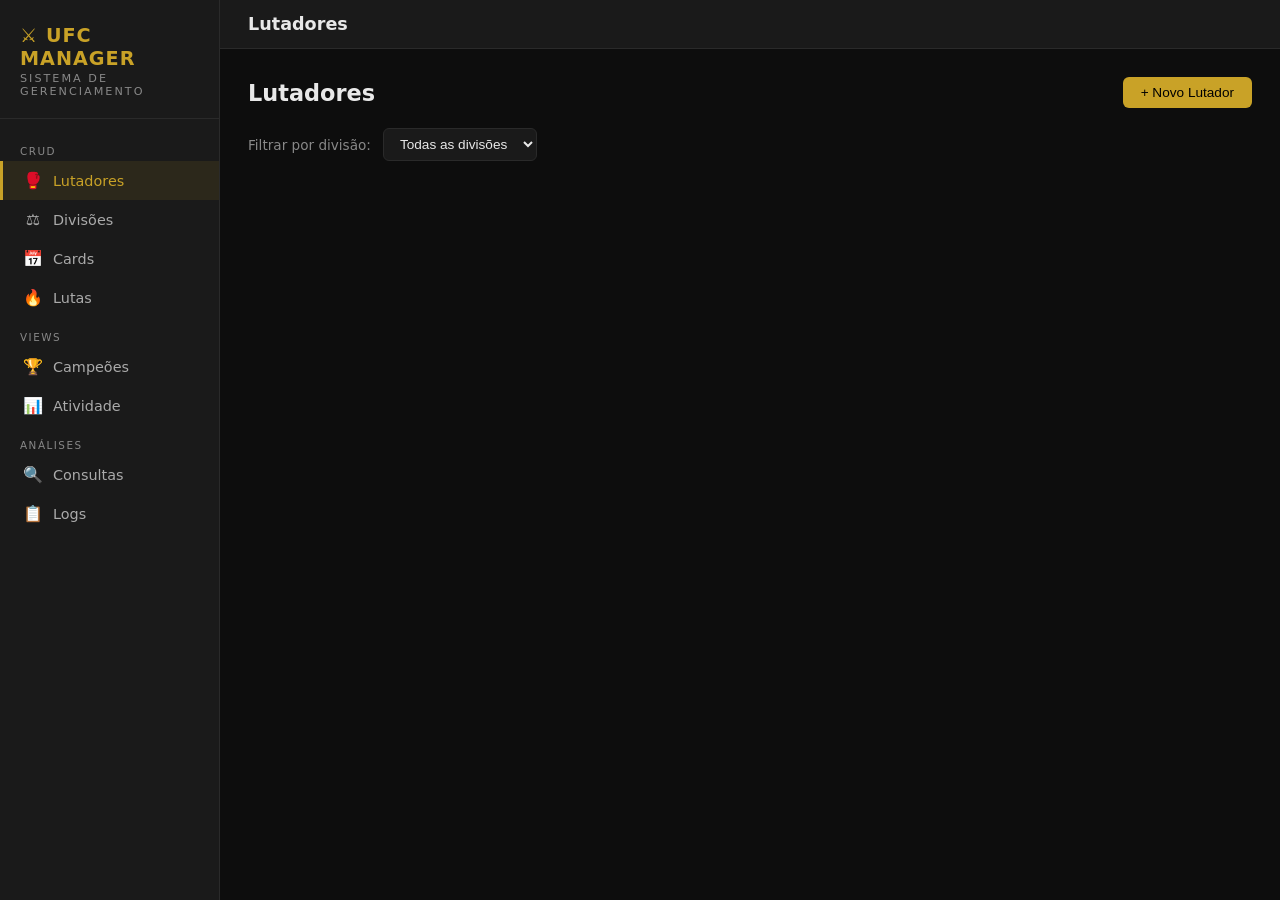
==== client/index.html @ 1c659099 "Implement initial project structure and setup" ====
<!DOCTYPE html>
<html lang="pt-BR">
<head>
  <meta charset="UTF-8">
  <meta name="viewport" content="width=device-width, initial-scale=1.0">
  <title>UFC Manager</title>
  <link rel="stylesheet" href="css/style.css">
</head>
<body>

<!-- ── Sidebar ─────────────────────────────────────── -->
<aside class="sidebar">
  <div class="sidebar-logo">
    ⚔ UFC MANAGER
    <span>Sistema de Gerenciamento</span>
  </div>
  <nav>
    <div class="nav-group">
      <div class="nav-label">CRUD</div>
      <div class="nav-item" data-section="lutadores"><span class="nav-icon">🥊</span> Lutadores</div>
      <div class="nav-item" data-section="divisoes"><span class="nav-icon">⚖</span> Divisões</div>
      <div class="nav-item" data-section="cards"><span class="nav-icon">📅</span> Cards</div>
      <div class="nav-item" data-section="lutas"><span class="nav-icon">🔥</span> Lutas</div>
    </div>
    <div class="nav-group">
      <div class="nav-label">VIEWS</div>
      <div class="nav-item" data-section="campeoes"><span class="nav-icon">🏆</span> Campeões</div>
      <div class="nav-item" data-section="atividade"><span class="nav-icon">📊</span> Atividade</div>
    </div>
    <div class="nav-group">
      <div class="nav-label">ANÁLISES</div>
      <div class="nav-item" data-section="consultas"><span class="nav-icon">🔍</span> Consultas</div>
      <div class="nav-item" data-section="logs"><span class="nav-icon">📋</span> Logs</div>
    </div>
  </nav>
</aside>

<!-- ── Main ────────────────────────────────────────── -->
<div class="main">
  <div class="topbar">
    <span id="topbar-title" class="topbar-title">Lutadores</span>
  </div>

  <div class="content">
    <div id="alert-box" class="alert" style="display:none;"></div>

    <!-- ── Lutadores ─────────────────────────────── -->
    <section id="section-lutadores" class="section">
      <div class="section-header">
        <h2>Lutadores</h2>
        <button class="btn btn-primary" onclick="abrirModalLutador()">+ Novo Lutador</button>
      </div>
      <div class="filters">
        <label style="color:var(--muted);font-size:.85rem;">Filtrar por divisão:</label>
        <select id="filtro-divisao" onchange="filtrarLutadores()">
          <option value="">Todas as divisões</option>
        </select>
      </div>
      <div id="tabela-lutadores"></div>
    </section>

    <!-- ── Divisões ───────────────────────────────── -->
    <section id="section-divisoes" class="section">
      <div class="section-header">
        <h2>Divisões</h2>
        <button class="btn btn-primary" onclick="abrirModalDivisao()">+ Nova Divisão</button>
      </div>
      <div id="tabela-divisoes"></div>
    </section>

    <!-- ── Cards ─────────────────────────────────── -->
    <section id="section-cards" class="section">
      <div class="section-header">
        <h2>Cards</h2>
        <button class="btn btn-primary" onclick="abrirModalCard()">+ Novo Card</button>
      </div>
      <div id="tabela-cards"></div>
    </section>

    <!-- ── Lutas ──────────────────────────────────── -->
    <section id="section-lutas" class="section">
      <div class="section-header">
        <h2>Lutas</h2>
        <button class="btn btn-primary" onclick="abrirModalLuta()">+ Nova Luta</button>
      </div>
      <div class="filters">
        <label style="color:var(--muted);font-size:.85rem;">Filtrar por card:</label>
        <select id="filtro-card">
          <option value="">Todos os cards</option>
        </select>
      </div>
      <div id="tabela-lutas"></div>
    </section>

    <!-- ── Campeões ───────────────────────────────── -->
    <section id="section-campeoes" class="section">
      <div class="section-header">
        <h2>Campeões Atuais</h2>
        <button class="btn btn-ghost" onclick="carregarCampeoes()">↺ Atualizar</button>
      </div>
      <p style="color:var(--muted);font-size:.85rem;margin-bottom:16px;">
        Fonte: <code>vw_cinturoes_em_disputa</code>
      </p>
      <div id="tabela-campeoes"></div>
    </section>

    <!-- ── Atividade ──────────────────────────────── -->
    <section id="section-atividade" class="section">
      <div class="section-header">
        <h2>Atividade dos Lutadores</h2>
        <button class="btn btn-ghost" onclick="carregarAtividade()">↺ Atualizar</button>
      </div>
      <p style="color:var(--muted);font-size:.85rem;margin-bottom:16px;">
        Fonte: <code>vw_lutadores_atividade</code>
      </p>
      <div id="tabela-atividade"></div>
    </section>

    <!-- ── Consultas ──────────────────────────────── -->
    <section id="section-consultas" class="section">
      <div class="section-header">
        <h2>Consultas SQL</h2>
      </div>
      <div class="tabs">
        <button class="tab-btn active" data-consulta="lutadores-por-divisao"
          onclick="showConsulta('lutadores-por-divisao')">Lutadores por Divisão</button>
        <button class="tab-btn" data-consulta="lutas-titulo"
          onclick="showConsulta('lutas-titulo')">Lutas de Título</button>
        <button class="tab-btn" data-consulta="divisoes-sem-cinturao"
          onclick="showConsulta('divisoes-sem-cinturao')">Divisões sem Cinturão</button>
        <button class="tab-btn" data-consulta="lutadores-acima-media"
          onclick="showConsulta('lutadores-acima-media')">Acima da Média</button>
      </div>
      <div id="consulta-resultado"></div>
    </section>

    <!-- ── Logs ───────────────────────────────────── -->
    <section id="section-logs" class="section">
      <div class="section-header">
        <h2>Log de Trocas de Cinturão</h2>
        <button class="btn btn-ghost" onclick="carregarLogs()">↺ Atualizar</button>
      </div>
      <p style="color:var(--muted);font-size:.85rem;margin-bottom:16px;">
        Preenchido automaticamente pelo trigger <code>trg_log_troca_cinturao</code>
      </p>
      <div id="tabela-logs"></div>
    </section>

  </div><!-- /content -->
</div><!-- /main -->

<!-- ── Modal ────────────────────────────────────────── -->
<div id="modal-overlay" class="modal-overlay hidden" onclick="if(event.target===this)fecharModal()">
  <div class="modal">
    <h3 id="modal-titulo"></h3>
    <div id="modal-body"></div>
    <div class="modal-footer">
      <button class="btn btn-ghost" onclick="fecharModal()">Cancelar</button>
      <button class="btn btn-primary" onclick="salvar()">Salvar</button>
    </div>
  </div>
</div>

<script src="js/api.js"></script>
<script src="js/main.js"></script>
</body>
</html>
---- client/css/style.css ----
* {
  margin: 0;
  padding: 0;
  box-sizing: border-box;
}

:root {
  --bg:        #0d0d0d;
  --surface:   #1a1a1a;
  --border:    #2a2a2a;
  --gold:      #c9a227;
  --gold-dim:  #9e7c1c;
  --red:       #c0392b;
  --red-dim:   #922b21;
  --text:      #e8e8e8;
  --muted:     #888;
  --radius:    6px;
}

body {
  font-family: 'Segoe UI', system-ui, sans-serif;
  background: var(--bg);
  color: var(--text);
  height: 100vh;
  display: flex;
  overflow: hidden;
}

/* ── Sidebar ── */
.sidebar {
  width: 220px;
  min-width: 220px;
  background: var(--surface);
  border-right: 1px solid var(--border);
  display: flex;
  flex-direction: column;
  overflow-y: auto;
}

.sidebar-logo {
  padding: 24px 20px 20px;
  font-size: 1.2rem;
  font-weight: 700;
  color: var(--gold);
  letter-spacing: 1px;
  border-bottom: 1px solid var(--border);
}

.sidebar-logo span {
  display: block;
  font-size: 0.7rem;
  color: var(--muted);
  font-weight: 400;
  margin-top: 2px;
  letter-spacing: 2px;
  text-transform: uppercase;
}

.sidebar nav {
  flex: 1;
  padding: 12px 0;
}

.nav-group {
  margin-top: 8px;
}

.nav-label {
  padding: 6px 20px 4px;
  font-size: 0.65rem;
  text-transform: uppercase;
  letter-spacing: 1.5px;
  color: var(--muted);
}

.nav-item {
  display: flex;
  align-items: center;
  gap: 10px;
  padding: 10px 20px;
  cursor: pointer;
  color: #aaa;
  font-size: 0.9rem;
  border-left: 3px solid transparent;
  transition: all 0.15s;
  user-select: none;
}

.nav-item:hover {
  color: var(--text);
  background: rgba(201,162,39,0.06);
}

.nav-item.active {
  color: var(--gold);
  border-left-color: var(--gold);
  background: rgba(201,162,39,0.1);
}

.nav-icon {
  font-size: 1rem;
  width: 20px;
  text-align: center;
}

/* ── Main content ── */
.main {
  flex: 1;
  display: flex;
  flex-direction: column;
  overflow: hidden;
}

.topbar {
  background: var(--surface);
  border-bottom: 1px solid var(--border);
  padding: 14px 28px;
  display: flex;
  align-items: center;
  justify-content: space-between;
}

.topbar-title {
  font-size: 1.1rem;
  font-weight: 600;
}

.content {
  flex: 1;
  overflow-y: auto;
  padding: 28px;
}

/* ── Section ── */
.section { display: none; }
.section.active { display: block; }

.section-header {
  display: flex;
  align-items: center;
  justify-content: space-between;
  margin-bottom: 20px;
}

.section-header h2 {
  font-size: 1.4rem;
  font-weight: 600;
}

/* ── Buttons ── */
.btn {
  padding: 8px 18px;
  border: none;
  border-radius: var(--radius);
  cursor: pointer;
  font-size: 0.85rem;
  font-weight: 500;
  transition: opacity 0.15s;
}

.btn:hover { opacity: 0.85; }

.btn-primary { background: var(--gold); color: #000; }
.btn-danger  { background: var(--red);  color: #fff; }
.btn-ghost   { background: transparent; color: var(--text); border: 1px solid var(--border); }
.btn-sm      { padding: 5px 12px; font-size: 0.8rem; }

/* ── Filters ── */
.filters {
  display: flex;
  gap: 12px;
  margin-bottom: 16px;
  align-items: center;
  flex-wrap: wrap;
}

.filters select,
.filters input {
  background: var(--surface);
  border: 1px solid var(--border);
  color: var(--text);
  padding: 7px 12px;
  border-radius: var(--radius);
  font-size: 0.85rem;
}

/* ── Table ── */
.table-wrap {
  overflow-x: auto;
  border-radius: var(--radius);
  border: 1px solid var(--border);
}

table {
  width: 100%;
  border-collapse: collapse;
  font-size: 0.85rem;
}

thead th {
  background: var(--surface);
  padding: 11px 14px;
  text-align: left;
  font-weight: 600;
  color: var(--muted);
  font-size: 0.75rem;
  text-transform: uppercase;
  letter-spacing: 0.5px;
  border-bottom: 1px solid var(--border);
}

tbody tr {
  border-bottom: 1px solid var(--border);
  transition: background 0.1s;
}

tbody tr:last-child { border-bottom: none; }
tbody tr:hover { background: rgba(255,255,255,0.03); }

tbody td {
  padding: 11px 14px;
  vertical-align: middle;
}

.badge {
  display: inline-block;
  padding: 2px 8px;
  border-radius: 20px;
  font-size: 0.72rem;
  font-weight: 600;
}

.badge-elite    { background: #1a3a1a; color: #4caf50; }
.badge-exp      { background: #1a2a3a; color: #42a5f5; }
.badge-promessa { background: #2a2a1a; color: #ffca28; }
.badge-estreante { background: #2a1a1a; color: #ef5350; }

.actions { display: flex; gap: 6px; }

/* ── Tabs ── */
.tabs {
  display: flex;
  gap: 4px;
  margin-bottom: 20px;
  border-bottom: 1px solid var(--border);
  padding-bottom: 0;
}

.tab-btn {
  padding: 9px 18px;
  background: none;
  border: none;
  color: var(--muted);
  cursor: pointer;
  font-size: 0.85rem;
  border-bottom: 2px solid transparent;
  margin-bottom: -1px;
  transition: all 0.15s;
}

.tab-btn:hover { color: var(--text); }
.tab-btn.active { color: var(--gold); border-bottom-color: var(--gold); }

/* ── Modal ── */
.modal-overlay {
  position: fixed;
  inset: 0;
  background: rgba(0,0,0,0.75);
  display: flex;
  align-items: center;
  justify-content: center;
  z-index: 100;
}

.modal-overlay.hidden { display: none; }

.modal {
  background: var(--surface);
  border: 1px solid var(--border);
  border-radius: 10px;
  width: 100%;
  max-width: 480px;
  max-height: 90vh;
  overflow-y: auto;
  padding: 28px;
}

.modal h3 {
  font-size: 1.1rem;
  margin-bottom: 20px;
  color: var(--gold);
}

.form-group {
  margin-bottom: 16px;
}

.form-group label {
  display: block;
  margin-bottom: 6px;
  font-size: 0.8rem;
  color: var(--muted);
  text-transform: uppercase;
  letter-spacing: 0.5px;
}

.form-group input,
.form-group select,
.form-group textarea {
  width: 100%;
  background: var(--bg);
  border: 1px solid var(--border);
  color: var(--text);
  padding: 9px 12px;
  border-radius: var(--radius);
  font-size: 0.9rem;
  outline: none;
  transition: border-color 0.15s;
}

.form-group input:focus,
.form-group select:focus {
  border-color: var(--gold);
}

.form-row {
  display: grid;
  grid-template-columns: 1fr 1fr;
  gap: 12px;
}

.modal-footer {
  display: flex;
  gap: 10px;
  justify-content: flex-end;
  margin-top: 24px;
  padding-top: 16px;
  border-top: 1px solid var(--border);
}

/* ── Empty / error state ── */
.empty-state {
  text-align: center;
  padding: 60px 20px;
  color: var(--muted);
}

.empty-state .icon { font-size: 3rem; margin-bottom: 12px; }

.alert {
  padding: 10px 14px;
  border-radius: var(--radius);
  margin-bottom: 16px;
  font-size: 0.85rem;
}

.alert-error { background: rgba(192,57,43,0.15); border: 1px solid var(--red); color: #e74c3c; }
.alert-success { background: rgba(39,174,96,0.15); border: 1px solid #27ae60; color: #2ecc71; }

/* ── Scrollbar ── */
::-webkit-scrollbar { width: 6px; height: 6px; }
::-webkit-scrollbar-track { background: transparent; }
::-webkit-scrollbar-thumb { background: var(--border); border-radius: 3px; }
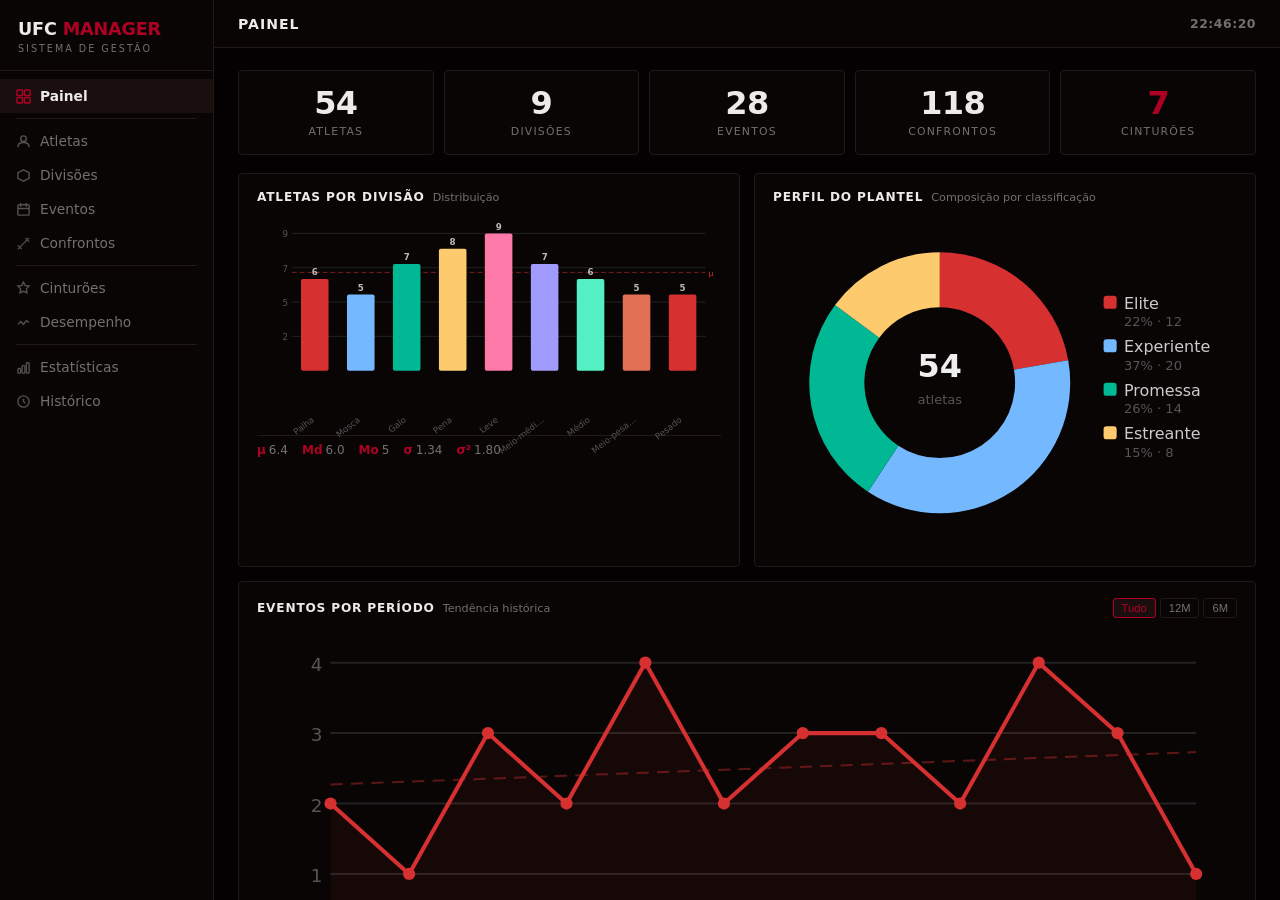
==== commit 54cda2c2: "Add product documentation and project rules for UFC Manager; implement dashboard UI and charts" ====
--- a/client/index.html
+++ b/client/index.html
@@ -8,50 +8,166 @@
 </head>
 <body>
 
-<!-- ── Sidebar ─────────────────────────────────────── -->
 <aside class="sidebar">
   <div class="sidebar-logo">
-    ⚔ UFC MANAGER
-    <span>Sistema de Gerenciamento</span>
+    <div class="logo-name">UFC <span class="logo-red">Manager</span></div>
+    <div class="logo-sub">Sistema de Gestão</div>
   </div>
   <nav>
-    <div class="nav-group">
-      <div class="nav-label">CRUD</div>
-      <div class="nav-item" data-section="lutadores"><span class="nav-icon">🥊</span> Lutadores</div>
-      <div class="nav-item" data-section="divisoes"><span class="nav-icon">⚖</span> Divisões</div>
-      <div class="nav-item" data-section="cards"><span class="nav-icon">📅</span> Cards</div>
-      <div class="nav-item" data-section="lutas"><span class="nav-icon">🔥</span> Lutas</div>
-    </div>
-    <div class="nav-group">
-      <div class="nav-label">VIEWS</div>
-      <div class="nav-item" data-section="campeoes"><span class="nav-icon">🏆</span> Campeões</div>
-      <div class="nav-item" data-section="atividade"><span class="nav-icon">📊</span> Atividade</div>
-    </div>
-    <div class="nav-group">
-      <div class="nav-label">ANÁLISES</div>
-      <div class="nav-item" data-section="consultas"><span class="nav-icon">🔍</span> Consultas</div>
-      <div class="nav-item" data-section="logs"><span class="nav-icon">📋</span> Logs</div>
+    <div class="nav-item active" data-section="dashboard">
+      <svg class="nav-icon" viewBox="0 0 16 16" fill="none" stroke="currentColor" stroke-width="1.5">
+        <rect x="1" y="1" width="6" height="6" rx="1"/><rect x="9" y="1" width="6" height="6" rx="1"/>
+        <rect x="1" y="9" width="6" height="6" rx="1"/><rect x="9" y="9" width="6" height="6" rx="1"/>
+      </svg>
+      Painel
+    </div>
+    <div class="nav-divider"></div>
+    <div class="nav-item" data-section="lutadores">
+      <svg class="nav-icon" viewBox="0 0 16 16" fill="none" stroke="currentColor" stroke-width="1.5">
+        <circle cx="8" cy="5" r="3"/><path d="M2 14c0-3.3 2.7-5 6-5s6 1.7 6 5"/>
+      </svg>
+      Atletas
+    </div>
+    <div class="nav-item" data-section="divisoes">
+      <svg class="nav-icon" viewBox="0 0 16 16" fill="none" stroke="currentColor" stroke-width="1.5">
+        <path d="M8 2L14 5v6L8 14 2 11V5z"/>
+      </svg>
+      Divisões
+    </div>
+    <div class="nav-item" data-section="cards">
+      <svg class="nav-icon" viewBox="0 0 16 16" fill="none" stroke="currentColor" stroke-width="1.5">
+        <rect x="2" y="3" width="12" height="11" rx="1"/>
+        <path d="M5 1v4M11 1v4M2 7h12"/>
+      </svg>
+      Eventos
+    </div>
+    <div class="nav-item" data-section="lutas">
+      <svg class="nav-icon" viewBox="0 0 16 16" fill="none" stroke="currentColor" stroke-width="1.5">
+        <path d="M2 14L14 2M10 2l4 4M2 10l4 4"/>
+      </svg>
+      Confrontos
+    </div>
+    <div class="nav-divider"></div>
+    <div class="nav-item" data-section="campeoes">
+      <svg class="nav-icon" viewBox="0 0 16 16" fill="none" stroke="currentColor" stroke-width="1.5">
+        <path d="M8 1l1.8 3.8 4.2.6-3 3 .7 4.2L8 11l-3.7 1.6.7-4.2-3-3 4.2-.6z"/>
+      </svg>
+      Cinturões
+    </div>
+    <div class="nav-item" data-section="atividade">
+      <svg class="nav-icon" viewBox="0 0 16 16" fill="none" stroke="currentColor" stroke-width="1.5">
+        <path d="M2 10l3-3 3 3 3-4 3 2"/>
+      </svg>
+      Desempenho
+    </div>
+    <div class="nav-divider"></div>
+    <div class="nav-item" data-section="consultas">
+      <svg class="nav-icon" viewBox="0 0 16 16" fill="none" stroke="currentColor" stroke-width="1.5">
+        <rect x="2" y="9" width="3" height="5" rx="1"/>
+        <rect x="6.5" y="6" width="3" height="8" rx="1"/>
+        <rect x="11" y="3" width="3" height="11" rx="1"/>
+      </svg>
+      Estatísticas
+    </div>
+    <div class="nav-item" data-section="logs">
+      <svg class="nav-icon" viewBox="0 0 16 16" fill="none" stroke="currentColor" stroke-width="1.5">
+        <circle cx="8" cy="8" r="6"/><path d="M8 5v3l2 2"/>
+      </svg>
+      Histórico
     </div>
   </nav>
 </aside>
 
-<!-- ── Main ────────────────────────────────────────── -->
 <div class="main">
   <div class="topbar">
-    <span id="topbar-title" class="topbar-title">Lutadores</span>
+    <span id="topbar-title" class="topbar-title">Painel</span>
+    <span class="topbar-time" id="topbar-time"></span>
   </div>
 
   <div class="content">
     <div id="alert-box" class="alert" style="display:none;"></div>
 
-    <!-- ── Lutadores ─────────────────────────────── -->
+    <!-- ── Dashboard ─────────────────────────────── -->
+    <section id="section-dashboard" class="section">
+      <div class="kpi-row">
+        <div class="kpi-card">
+          <div class="kpi-value" id="kpi-atletas">—</div>
+          <div class="kpi-label">Atletas</div>
+        </div>
+        <div class="kpi-card">
+          <div class="kpi-value" id="kpi-divisoes">—</div>
+          <div class="kpi-label">Divisões</div>
+        </div>
+        <div class="kpi-card">
+          <div class="kpi-value" id="kpi-eventos">—</div>
+          <div class="kpi-label">Eventos</div>
+        </div>
+        <div class="kpi-card">
+          <div class="kpi-value" id="kpi-confrontos">—</div>
+          <div class="kpi-label">Confrontos</div>
+        </div>
+        <div class="kpi-card kpi-accent">
+          <div class="kpi-value" id="kpi-cinturoes">—</div>
+          <div class="kpi-label">Cinturões</div>
+        </div>
+      </div>
+
+      <div class="charts-row-2">
+        <div class="chart-card">
+          <div class="chart-header">
+            <span class="chart-title">Atletas por Divisão</span>
+            <span class="chart-sub">Distribuição</span>
+          </div>
+          <div id="chart-bar-div"></div>
+        </div>
+        <div class="chart-card">
+          <div class="chart-header">
+            <span class="chart-title">Perfil do Plantel</span>
+            <span class="chart-sub">Composição por classificação</span>
+          </div>
+          <div id="chart-donut-class"></div>
+        </div>
+      </div>
+
+      <div class="chart-card">
+        <div class="chart-header">
+          <span class="chart-title">Eventos por Período</span>
+          <span class="chart-sub">Tendência histórica</span>
+          <div class="chart-filters">
+            <button class="filter-btn active" data-period="all">Tudo</button>
+            <button class="filter-btn" data-period="12m">12M</button>
+            <button class="filter-btn" data-period="6m">6M</button>
+          </div>
+        </div>
+        <div id="chart-line-eventos"></div>
+      </div>
+
+      <div class="charts-row-2">
+        <div class="chart-card">
+          <div class="chart-header">
+            <span class="chart-title">Métodos de Finalização</span>
+            <span class="chart-sub">Frequência relativa</span>
+          </div>
+          <div id="chart-radar-metodos"></div>
+        </div>
+        <div class="chart-card">
+          <div class="chart-header">
+            <span class="chart-title">Top Atletas</span>
+            <span class="chart-sub">Por número de vitórias</span>
+          </div>
+          <div id="chart-hbar-atletas"></div>
+        </div>
+      </div>
+    </section>
+
+    <!-- ── Atletas ────────────────────────────────── -->
     <section id="section-lutadores" class="section">
       <div class="section-header">
-        <h2>Lutadores</h2>
-        <button class="btn btn-primary" onclick="abrirModalLutador()">+ Novo Lutador</button>
+        <h2>Atletas</h2>
+        <button class="btn btn-primary" onclick="abrirModalLutador()">+ Novo Atleta</button>
       </div>
       <div class="filters">
-        <label style="color:var(--muted);font-size:.85rem;">Filtrar por divisão:</label>
+        <label>Filtrar por divisão:</label>
         <select id="filtro-divisao" onchange="filtrarLutadores()">
           <option value="">Todas as divisões</option>
         </select>
@@ -68,62 +184,56 @@
       <div id="tabela-divisoes"></div>
     </section>
 
-    <!-- ── Cards ─────────────────────────────────── -->
+    <!-- ── Eventos ───────────────────────────────── -->
     <section id="section-cards" class="section">
       <div class="section-header">
-        <h2>Cards</h2>
-        <button class="btn btn-primary" onclick="abrirModalCard()">+ Novo Card</button>
+        <h2>Eventos</h2>
+        <button class="btn btn-primary" onclick="abrirModalCard()">+ Novo Evento</button>
       </div>
       <div id="tabela-cards"></div>
     </section>
 
-    <!-- ── Lutas ──────────────────────────────────── -->
+    <!-- ── Confrontos ────────────────────────────── -->
     <section id="section-lutas" class="section">
       <div class="section-header">
-        <h2>Lutas</h2>
-        <button class="btn btn-primary" onclick="abrirModalLuta()">+ Nova Luta</button>
+        <h2>Confrontos</h2>
+        <button class="btn btn-primary" onclick="abrirModalLuta()">+ Novo Confronto</button>
       </div>
       <div class="filters">
-        <label style="color:var(--muted);font-size:.85rem;">Filtrar por card:</label>
+        <label>Filtrar por evento:</label>
         <select id="filtro-card">
-          <option value="">Todos os cards</option>
+          <option value="">Todos os eventos</option>
         </select>
       </div>
       <div id="tabela-lutas"></div>
     </section>
 
-    <!-- ── Campeões ───────────────────────────────── -->
+    <!-- ── Cinturões ─────────────────────────────── -->
     <section id="section-campeoes" class="section">
       <div class="section-header">
-        <h2>Campeões Atuais</h2>
+        <h2>Cinturões em Disputa</h2>
         <button class="btn btn-ghost" onclick="carregarCampeoes()">↺ Atualizar</button>
       </div>
-      <p style="color:var(--muted);font-size:.85rem;margin-bottom:16px;">
-        Fonte: <code>vw_cinturoes_em_disputa</code>
-      </p>
       <div id="tabela-campeoes"></div>
     </section>
 
-    <!-- ── Atividade ──────────────────────────────── -->
+    <!-- ── Desempenho ────────────────────────────── -->
     <section id="section-atividade" class="section">
       <div class="section-header">
-        <h2>Atividade dos Lutadores</h2>
+        <h2>Desempenho dos Atletas</h2>
         <button class="btn btn-ghost" onclick="carregarAtividade()">↺ Atualizar</button>
       </div>
-      <p style="color:var(--muted);font-size:.85rem;margin-bottom:16px;">
-        Fonte: <code>vw_lutadores_atividade</code>
-      </p>
       <div id="tabela-atividade"></div>
     </section>
 
-    <!-- ── Consultas ──────────────────────────────── -->
+    <!-- ── Estatísticas ──────────────────────────── -->
     <section id="section-consultas" class="section">
       <div class="section-header">
-        <h2>Consultas SQL</h2>
+        <h2>Estatísticas</h2>
       </div>
       <div class="tabs">
         <button class="tab-btn active" data-consulta="lutadores-por-divisao"
-          onclick="showConsulta('lutadores-por-divisao')">Lutadores por Divisão</button>
+          onclick="showConsulta('lutadores-por-divisao')">Atletas por Divisão</button>
         <button class="tab-btn" data-consulta="lutas-titulo"
           onclick="showConsulta('lutas-titulo')">Lutas de Título</button>
         <button class="tab-btn" data-consulta="divisoes-sem-cinturao"
@@ -134,22 +244,18 @@
       <div id="consulta-resultado"></div>
     </section>
 
-    <!-- ── Logs ───────────────────────────────────── -->
+    <!-- ── Histórico ─────────────────────────────── -->
     <section id="section-logs" class="section">
       <div class="section-header">
-        <h2>Log de Trocas de Cinturão</h2>
+        <h2>Histórico de Cinturões</h2>
         <button class="btn btn-ghost" onclick="carregarLogs()">↺ Atualizar</button>
       </div>
-      <p style="color:var(--muted);font-size:.85rem;margin-bottom:16px;">
-        Preenchido automaticamente pelo trigger <code>trg_log_troca_cinturao</code>
-      </p>
       <div id="tabela-logs"></div>
     </section>
 
-  </div><!-- /content -->
-</div><!-- /main -->
-
-<!-- ── Modal ────────────────────────────────────────── -->
+  </div>
+</div>
+
 <div id="modal-overlay" class="modal-overlay hidden" onclick="if(event.target===this)fecharModal()">
   <div class="modal">
     <h3 id="modal-titulo"></h3>
@@ -162,6 +268,7 @@
 </div>
 
 <script src="js/api.js"></script>
+<script src="js/charts.js"></script>
 <script src="js/main.js"></script>
 </body>
 </html>
--- a/client/css/style.css
+++ b/client/css/style.css
@@ -1,35 +1,34 @@
-* {
-  margin: 0;
-  padding: 0;
-  box-sizing: border-box;
-}
+*, *::before, *::after { margin:0; padding:0; box-sizing:border-box; }
 
 :root {
-  --bg:        #0d0d0d;
-  --surface:   #1a1a1a;
-  --border:    #2a2a2a;
-  --gold:      #c9a227;
-  --gold-dim:  #9e7c1c;
-  --red:       #c0392b;
-  --red-dim:   #922b21;
-  --text:      #e8e8e8;
-  --muted:     #888;
-  --radius:    6px;
+  --bg:        oklch(8%  0.008 15);
+  --surface:   oklch(12% 0.010 15);
+  --surface-2: oklch(17% 0.010 15);
+  --border:    oklch(22% 0.012 15);
+  --red:       oklch(47% 0.195 22);
+  --red-hover: oklch(54% 0.195 22);
+  --red-bg:    oklch(47% 0.08  22 / 0.15);
+  --text:      oklch(94% 0.005 15);
+  --text-2:    oklch(78% 0.006 15);
+  --muted:     oklch(55% 0.006 15);
+  --gold:      oklch(72% 0.12  85);
+  --radius:    4px;
 }
 
 body {
-  font-family: 'Segoe UI', system-ui, sans-serif;
+  font-family: -apple-system, BlinkMacSystemFont, 'Segoe UI', system-ui, sans-serif;
   background: var(--bg);
   color: var(--text);
   height: 100vh;
   display: flex;
   overflow: hidden;
+  font-size: 14px;
 }
 
 /* ── Sidebar ── */
 .sidebar {
-  width: 220px;
-  min-width: 220px;
+  width: 214px;
+  min-width: 214px;
   background: var(--surface);
   border-right: 1px solid var(--border);
   display: flex;
@@ -38,100 +37,115 @@
 }
 
 .sidebar-logo {
-  padding: 24px 20px 20px;
-  font-size: 1.2rem;
-  font-weight: 700;
-  color: var(--gold);
-  letter-spacing: 1px;
+  padding: 20px 18px 16px;
   border-bottom: 1px solid var(--border);
 }
 
-.sidebar-logo span {
-  display: block;
-  font-size: 0.7rem;
-  color: var(--muted);
-  font-weight: 400;
-  margin-top: 2px;
+.logo-name {
+  font-size: 1.1rem;
+  font-weight: 900;
+  letter-spacing: -0.01em;
+  text-transform: uppercase;
+  color: var(--text);
+  line-height: 1.1;
+}
+
+.logo-name .logo-red { color: var(--red); }
+
+.logo-sub {
+  font-size: 0.6rem;
+  text-transform: uppercase;
   letter-spacing: 2px;
-  text-transform: uppercase;
-}
-
-.sidebar nav {
-  flex: 1;
-  padding: 12px 0;
-}
-
-.nav-group {
-  margin-top: 8px;
-}
-
-.nav-label {
-  padding: 6px 20px 4px;
-  font-size: 0.65rem;
-  text-transform: uppercase;
-  letter-spacing: 1.5px;
-  color: var(--muted);
+  color: var(--muted);
+  margin-top: 4px;
+}
+
+.sidebar nav { flex: 1; padding: 8px 0; }
+
+.nav-divider {
+  height: 1px;
+  background: var(--border);
+  margin: 5px 16px;
 }
 
 .nav-item {
   display: flex;
   align-items: center;
-  gap: 10px;
-  padding: 10px 20px;
+  gap: 9px;
+  padding: 9px 16px;
   cursor: pointer;
-  color: #aaa;
-  font-size: 0.9rem;
-  border-left: 3px solid transparent;
-  transition: all 0.15s;
+  color: var(--muted);
+  font-size: 0.862rem;
+  font-weight: 500;
+  transition: color 0.1s, background 0.1s;
   user-select: none;
 }
 
 .nav-item:hover {
-  color: var(--text);
-  background: rgba(201,162,39,0.06);
+  color: var(--text-2);
+  background: oklch(100% 0 0 / 0.03);
 }
 
 .nav-item.active {
-  color: var(--gold);
-  border-left-color: var(--gold);
-  background: rgba(201,162,39,0.1);
-}
+  color: var(--text);
+  background: var(--red-bg);
+  font-weight: 600;
+}
+
+.nav-item.active .nav-icon { color: var(--red); }
 
 .nav-icon {
-  font-size: 1rem;
-  width: 20px;
-  text-align: center;
-}
-
-/* ── Main content ── */
+  width: 15px;
+  height: 15px;
+  flex-shrink: 0;
+  opacity: 0.7;
+}
+
+.nav-item:hover .nav-icon,
+.nav-item.active .nav-icon { opacity: 1; }
+
+/* ── Main ── */
 .main {
   flex: 1;
   display: flex;
   flex-direction: column;
   overflow: hidden;
+  min-width: 0;
 }
 
 .topbar {
   background: var(--surface);
   border-bottom: 1px solid var(--border);
-  padding: 14px 28px;
+  padding: 0 24px;
+  height: 48px;
   display: flex;
   align-items: center;
   justify-content: space-between;
+  flex-shrink: 0;
 }
 
 .topbar-title {
-  font-size: 1.1rem;
+  font-size: 0.88rem;
+  font-weight: 700;
+  text-transform: uppercase;
+  letter-spacing: 1px;
+}
+
+.topbar-time {
+  font-size: 0.78rem;
   font-weight: 600;
+  color: var(--muted);
+  letter-spacing: 0.5px;
+  font-variant-numeric: tabular-nums;
 }
 
 .content {
   flex: 1;
   overflow-y: auto;
-  padding: 28px;
-}
-
-/* ── Section ── */
+  padding: 22px 24px;
+}
+
+/* ── Sections ── */
 .section { display: none; }
 .section.active { display: block; }
 
@@ -139,49 +153,178 @@
   display: flex;
   align-items: center;
   justify-content: space-between;
-  margin-bottom: 20px;
+  margin-bottom: 18px;
 }
 
 .section-header h2 {
-  font-size: 1.4rem;
-  font-weight: 600;
-}
+  font-size: 1rem;
+  font-weight: 700;
+  text-transform: uppercase;
+  letter-spacing: 0.6px;
+}
+
+/* ── Dashboard ── */
+.kpi-row {
+  display: grid;
+  grid-template-columns: repeat(5, 1fr);
+  gap: 10px;
+  margin-bottom: 18px;
+}
+
+.kpi-card {
+  background: var(--surface);
+  border: 1px solid var(--border);
+  border-radius: var(--radius);
+  padding: 16px 18px;
+  text-align: center;
+}
+
+.kpi-value {
+  font-size: 2rem;
+  font-weight: 800;
+  color: var(--text);
+  line-height: 1;
+  margin-bottom: 6px;
+  letter-spacing: -0.02em;
+  font-variant-numeric: tabular-nums;
+}
+
+.kpi-label {
+  font-size: 0.68rem;
+  text-transform: uppercase;
+  letter-spacing: 1.2px;
+  color: var(--muted);
+}
+
+.kpi-accent .kpi-value { color: var(--red); }
+
+.charts-row-2 {
+  display: grid;
+  grid-template-columns: 1fr 1fr;
+  gap: 14px;
+  margin-bottom: 14px;
+}
+
+.chart-card {
+  background: var(--surface);
+  border: 1px solid var(--border);
+  border-radius: var(--radius);
+  padding: 16px 18px;
+  margin-bottom: 14px;
+}
+
+.charts-row-2 .chart-card { margin-bottom: 0; }
+
+.chart-header {
+  display: flex;
+  align-items: baseline;
+  gap: 8px;
+  margin-bottom: 12px;
+}
+
+.chart-title {
+  font-size: 0.76rem;
+  font-weight: 700;
+  text-transform: uppercase;
+  letter-spacing: 0.8px;
+  color: var(--text);
+  white-space: nowrap;
+}
+
+.chart-sub {
+  font-size: 0.7rem;
+  color: var(--muted);
+  flex: 1;
+}
+
+.chart-filters { display: flex; gap: 4px; }
+
+.filter-btn {
+  padding: 3px 8px;
+  background: transparent;
+  border: 1px solid var(--border);
+  color: var(--muted);
+  border-radius: 3px;
+  font-size: 0.7rem;
+  font-weight: 500;
+  cursor: pointer;
+  transition: all 0.1s;
+}
+
+.filter-btn:hover,
+.filter-btn.active {
+  border-color: var(--red);
+  color: var(--red);
+  background: var(--red-bg);
+}
+
+.chart-stats {
+  display: flex;
+  gap: 14px;
+  padding: 7px 0 2px;
+  border-top: 1px solid var(--border);
+  margin-top: 6px;
+  flex-wrap: wrap;
+}
+
+.chart-stats span { font-size: 0.75rem; color: var(--muted); }
+
+.si {
+  color: var(--red);
+  font-weight: 700;
+  font-style: normal;
+  margin-right: 3px;
+}
+
+.stat-trend { color: var(--muted); }
+
+.no-data {
+  text-align: center;
+  padding: 40px;
+  color: var(--muted);
+  font-size: 0.82rem;
+}
+
+.c-bar, .c-slice, .c-dot {
+  cursor: pointer;
+  transition: filter 0.12s;
+}
+.c-bar:hover, .c-slice:hover { filter: brightness(1.3); }
 
 /* ── Buttons ── */
 .btn {
-  padding: 8px 18px;
+  padding: 7px 16px;
   border: none;
   border-radius: var(--radius);
   cursor: pointer;
-  font-size: 0.85rem;
-  font-weight: 500;
-  transition: opacity 0.15s;
-}
-
+  font-size: 0.8rem;
+  font-weight: 600;
+  transition: opacity 0.1s;
+  white-space: nowrap;
+}
 .btn:hover { opacity: 0.85; }
-
-.btn-primary { background: var(--gold); color: #000; }
-.btn-danger  { background: var(--red);  color: #fff; }
-.btn-ghost   { background: transparent; color: var(--text); border: 1px solid var(--border); }
-.btn-sm      { padding: 5px 12px; font-size: 0.8rem; }
+.btn-primary { background: var(--red); color: #fff; }
+.btn-danger  { background: oklch(38% 0.16 22); color: #fff; }
+.btn-ghost   { background: transparent; color: var(--text-2); border: 1px solid var(--border); }
+.btn-sm      { padding: 4px 10px; font-size: 0.76rem; }
 
 /* ── Filters ── */
 .filters {
   display: flex;
-  gap: 12px;
-  margin-bottom: 16px;
+  gap: 10px;
+  margin-bottom: 12px;
   align-items: center;
   flex-wrap: wrap;
 }
-
+.filters label { color: var(--muted); font-size: 0.78rem; }
 .filters select,
 .filters input {
   background: var(--surface);
   border: 1px solid var(--border);
   color: var(--text);
-  padding: 7px 12px;
-  border-radius: var(--radius);
-  font-size: 0.85rem;
+  padding: 6px 10px;
+  border-radius: var(--radius);
+  font-size: 0.8rem;
 }
 
 /* ── Table ── */
@@ -190,120 +333,97 @@
   border-radius: var(--radius);
   border: 1px solid var(--border);
 }
-
-table {
-  width: 100%;
-  border-collapse: collapse;
-  font-size: 0.85rem;
-}
-
+table { width: 100%; border-collapse: collapse; font-size: 0.82rem; }
 thead th {
-  background: var(--surface);
-  padding: 11px 14px;
+  background: var(--surface-2);
+  padding: 9px 12px;
   text-align: left;
-  font-weight: 600;
-  color: var(--muted);
-  font-size: 0.75rem;
-  text-transform: uppercase;
-  letter-spacing: 0.5px;
+  font-weight: 700;
+  color: var(--muted);
+  font-size: 0.68rem;
+  text-transform: uppercase;
+  letter-spacing: 0.6px;
   border-bottom: 1px solid var(--border);
 }
-
-tbody tr {
-  border-bottom: 1px solid var(--border);
-  transition: background 0.1s;
-}
-
+tbody tr { border-bottom: 1px solid var(--border); transition: background 0.08s; }
 tbody tr:last-child { border-bottom: none; }
-tbody tr:hover { background: rgba(255,255,255,0.03); }
-
-tbody td {
-  padding: 11px 14px;
-  vertical-align: middle;
-}
+tbody tr:hover { background: oklch(100% 0 0 / 0.025); }
+tbody td { padding: 9px 12px; vertical-align: middle; }
 
 .badge {
   display: inline-block;
-  padding: 2px 8px;
+  padding: 2px 7px;
   border-radius: 20px;
-  font-size: 0.72rem;
-  font-weight: 600;
-}
-
-.badge-elite    { background: #1a3a1a; color: #4caf50; }
-.badge-exp      { background: #1a2a3a; color: #42a5f5; }
-.badge-promessa { background: #2a2a1a; color: #ffca28; }
-.badge-estreante { background: #2a1a1a; color: #ef5350; }
-
-.actions { display: flex; gap: 6px; }
+  font-size: 0.68rem;
+  font-weight: 700;
+}
+.badge-elite     { background: oklch(22% 0.06 145); color: oklch(72% 0.14 145); }
+.badge-exp       { background: oklch(22% 0.06 240); color: oklch(72% 0.14 240); }
+.badge-promessa  { background: oklch(24% 0.08 85);  color: oklch(80% 0.14 85);  }
+.badge-estreante { background: oklch(22% 0.08 25);  color: oklch(68% 0.15 25);  }
+
+.actions { display: flex; gap: 5px; }
 
 /* ── Tabs ── */
 .tabs {
   display: flex;
-  gap: 4px;
-  margin-bottom: 20px;
+  gap: 2px;
+  margin-bottom: 16px;
   border-bottom: 1px solid var(--border);
-  padding-bottom: 0;
-}
-
+}
 .tab-btn {
-  padding: 9px 18px;
+  padding: 8px 14px;
   background: none;
   border: none;
   color: var(--muted);
   cursor: pointer;
-  font-size: 0.85rem;
+  font-size: 0.8rem;
+  font-weight: 500;
   border-bottom: 2px solid transparent;
   margin-bottom: -1px;
-  transition: all 0.15s;
-}
-
-.tab-btn:hover { color: var(--text); }
-.tab-btn.active { color: var(--gold); border-bottom-color: var(--gold); }
+  transition: all 0.12s;
+}
+.tab-btn:hover { color: var(--text-2); }
+.tab-btn.active { color: var(--red); border-bottom-color: var(--red); font-weight: 600; }
 
 /* ── Modal ── */
 .modal-overlay {
   position: fixed;
   inset: 0;
-  background: rgba(0,0,0,0.75);
+  background: oklch(0% 0 0 / 0.78);
   display: flex;
   align-items: center;
   justify-content: center;
   z-index: 100;
 }
-
 .modal-overlay.hidden { display: none; }
-
 .modal {
   background: var(--surface);
   border: 1px solid var(--border);
-  border-radius: 10px;
+  border-radius: 8px;
   width: 100%;
   max-width: 480px;
   max-height: 90vh;
   overflow-y: auto;
-  padding: 28px;
-}
-
+  padding: 24px;
+}
 .modal h3 {
-  font-size: 1.1rem;
-  margin-bottom: 20px;
-  color: var(--gold);
-}
-
-.form-group {
-  margin-bottom: 16px;
-}
-
+  font-size: 0.95rem;
+  font-weight: 700;
+  text-transform: uppercase;
+  letter-spacing: 0.5px;
+  margin-bottom: 18px;
+}
+.form-group { margin-bottom: 13px; }
 .form-group label {
   display: block;
-  margin-bottom: 6px;
-  font-size: 0.8rem;
+  margin-bottom: 5px;
+  font-size: 0.7rem;
   color: var(--muted);
   text-transform: uppercase;
   letter-spacing: 0.5px;
-}
-
+  font-weight: 600;
+}
 .form-group input,
 .form-group select,
 .form-group textarea {
@@ -311,53 +431,38 @@
   background: var(--bg);
   border: 1px solid var(--border);
   color: var(--text);
+  padding: 8px 10px;
+  border-radius: var(--radius);
+  font-size: 0.86rem;
+  outline: none;
+  transition: border-color 0.12s;
+}
+.form-group input:focus,
+.form-group select:focus { border-color: var(--red); }
+.form-row { display: grid; grid-template-columns: 1fr 1fr; gap: 10px; }
+.modal-footer {
+  display: flex;
+  gap: 8px;
+  justify-content: flex-end;
+  margin-top: 18px;
+  padding-top: 14px;
+  border-top: 1px solid var(--border);
+}
+
+/* ── States ── */
+.alert {
   padding: 9px 12px;
   border-radius: var(--radius);
-  font-size: 0.9rem;
-  outline: none;
-  transition: border-color 0.15s;
-}
-
-.form-group input:focus,
-.form-group select:focus {
-  border-color: var(--gold);
-}
-
-.form-row {
-  display: grid;
-  grid-template-columns: 1fr 1fr;
-  gap: 12px;
-}
-
-.modal-footer {
-  display: flex;
-  gap: 10px;
-  justify-content: flex-end;
-  margin-top: 24px;
-  padding-top: 16px;
-  border-top: 1px solid var(--border);
-}
-
-/* ── Empty / error state ── */
-.empty-state {
-  text-align: center;
-  padding: 60px 20px;
-  color: var(--muted);
-}
-
-.empty-state .icon { font-size: 3rem; margin-bottom: 12px; }
-
-.alert {
-  padding: 10px 14px;
-  border-radius: var(--radius);
-  margin-bottom: 16px;
-  font-size: 0.85rem;
-}
-
-.alert-error { background: rgba(192,57,43,0.15); border: 1px solid var(--red); color: #e74c3c; }
-.alert-success { background: rgba(39,174,96,0.15); border: 1px solid #27ae60; color: #2ecc71; }
+  margin-bottom: 12px;
+  font-size: 0.8rem;
+}
+.alert-error   { background: oklch(22% 0.08 22 / 0.45); border: 1px solid var(--red); color: oklch(70% 0.15 22); }
+.alert-success { background: oklch(20% 0.08 145 / 0.45); border: 1px solid oklch(50% 0.14 145); color: oklch(70% 0.14 145); }
+
+.empty-state { text-align: center; padding: 52px 20px; color: var(--muted); }
+.empty-state .icon { font-size: 2rem; margin-bottom: 10px; }
 
 /* ── Scrollbar ── */
-::-webkit-scrollbar { width: 6px; height: 6px; }
+::-webkit-scrollbar { width: 5px; height: 5px; }
 ::-webkit-scrollbar-track { background: transparent; }
 ::-webkit-scrollbar-thumb { background: var(--border); border-radius: 3px; }
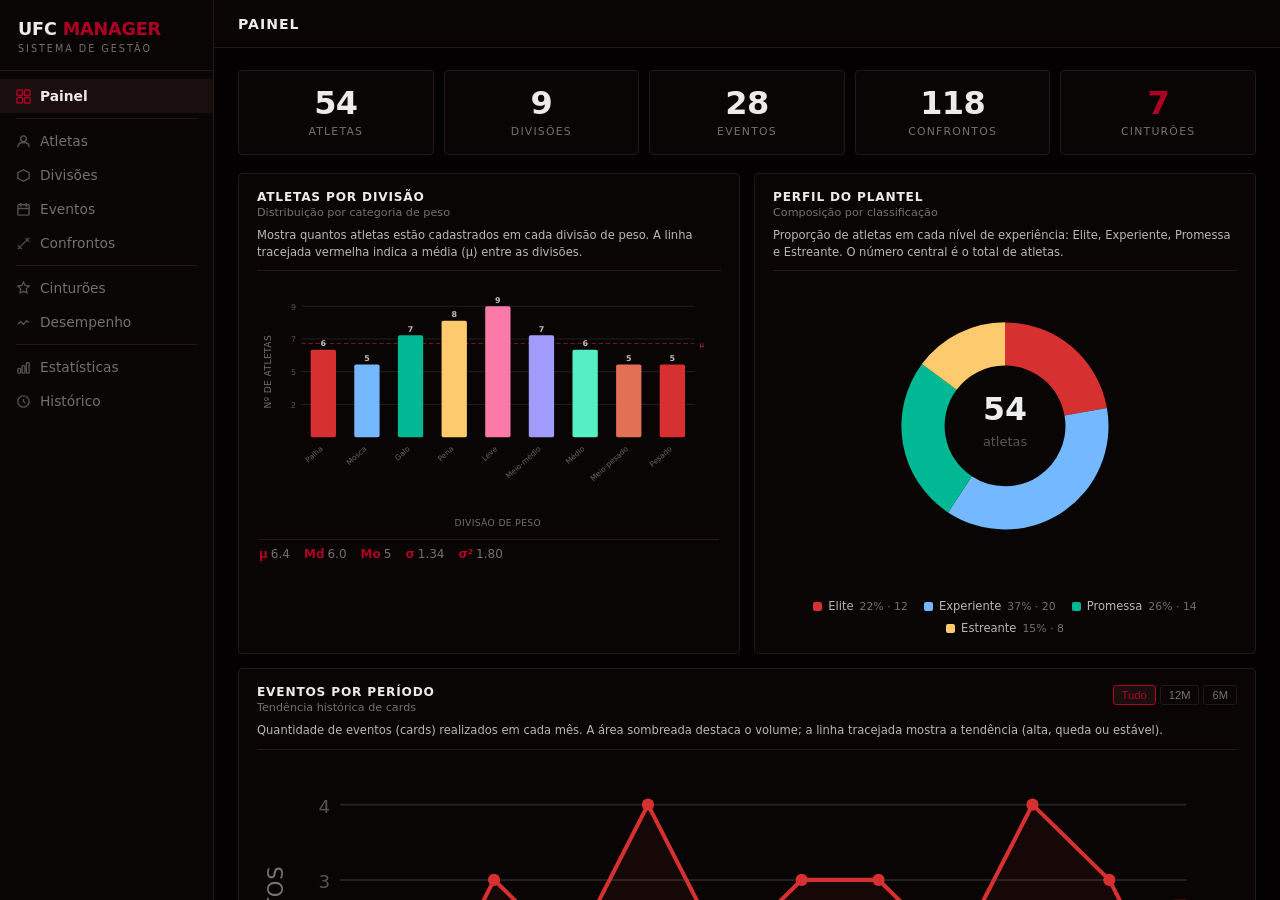
==== commit 9acfadc5: "Enhance dashboard UI with improved chart descriptions and layout; remove unused sections and optimiz" ====
--- a/client/index.html
+++ b/client/index.html
@@ -115,47 +115,62 @@
       <div class="charts-row-2">
         <div class="chart-card">
           <div class="chart-header">
-            <span class="chart-title">Atletas por Divisão</span>
-            <span class="chart-sub">Distribuição</span>
-          </div>
-          <div id="chart-bar-div"></div>
-        </div>
-        <div class="chart-card">
-          <div class="chart-header">
-            <span class="chart-title">Perfil do Plantel</span>
-            <span class="chart-sub">Composição por classificação</span>
-          </div>
-          <div id="chart-donut-class"></div>
+            <div class="chart-heading">
+              <span class="chart-title">Atletas por Divisão</span>
+              <span class="chart-sub">Distribuição por categoria de peso</span>
+            </div>
+          </div>
+          <p class="chart-desc">Mostra quantos atletas estão cadastrados em cada divisão de peso. A linha tracejada vermelha indica a média (μ) entre as divisões.</p>
+          <div class="chart-body"><div id="chart-bar-div"></div></div>
+        </div>
+        <div class="chart-card">
+          <div class="chart-header">
+            <div class="chart-heading">
+              <span class="chart-title">Perfil do Plantel</span>
+              <span class="chart-sub">Composição por classificação</span>
+            </div>
+          </div>
+          <p class="chart-desc">Proporção de atletas em cada nível de experiência: Elite, Experiente, Promessa e Estreante. O número central é o total de atletas.</p>
+          <div class="chart-body"><div id="chart-donut-class"></div></div>
         </div>
       </div>
 
       <div class="chart-card">
         <div class="chart-header">
-          <span class="chart-title">Eventos por Período</span>
-          <span class="chart-sub">Tendência histórica</span>
+          <div class="chart-heading">
+            <span class="chart-title">Eventos por Período</span>
+            <span class="chart-sub">Tendência histórica de cards</span>
+          </div>
           <div class="chart-filters">
             <button class="filter-btn active" data-period="all">Tudo</button>
             <button class="filter-btn" data-period="12m">12M</button>
             <button class="filter-btn" data-period="6m">6M</button>
           </div>
         </div>
-        <div id="chart-line-eventos"></div>
+        <p class="chart-desc">Quantidade de eventos (cards) realizados em cada mês. A área sombreada destaca o volume; a linha tracejada mostra a tendência (alta, queda ou estável).</p>
+        <div class="chart-body"><div id="chart-line-eventos"></div></div>
       </div>
 
       <div class="charts-row-2">
         <div class="chart-card">
           <div class="chart-header">
-            <span class="chart-title">Métodos de Finalização</span>
-            <span class="chart-sub">Frequência relativa</span>
-          </div>
-          <div id="chart-radar-metodos"></div>
-        </div>
-        <div class="chart-card">
-          <div class="chart-header">
-            <span class="chart-title">Top Atletas</span>
-            <span class="chart-sub">Por número de vitórias</span>
-          </div>
-          <div id="chart-hbar-atletas"></div>
+            <div class="chart-heading">
+              <span class="chart-title">Métodos de Finalização</span>
+              <span class="chart-sub">Como os confrontos terminam</span>
+            </div>
+          </div>
+          <p class="chart-desc">Frequência relativa de cada forma de encerramento de luta (nocaute, finalização, decisão etc.) entre todos os confrontos registrados.</p>
+          <div class="chart-body"><div id="chart-radar-metodos"></div></div>
+        </div>
+        <div class="chart-card">
+          <div class="chart-header">
+            <div class="chart-heading">
+              <span class="chart-title">Top Atletas</span>
+              <span class="chart-sub">Ranking por vitórias no cartel</span>
+            </div>
+          </div>
+          <p class="chart-desc">Os 10 atletas com mais vitórias registradas no cartel (formato V-D-E). Barras mais longas = mais vitórias; a linha tracejada marca a média do grupo.</p>
+          <div class="chart-body"><div id="chart-hbar-atletas"></div></div>
         </div>
       </div>
     </section>
@@ -163,7 +178,6 @@
     <!-- ── Atletas ────────────────────────────────── -->
     <section id="section-lutadores" class="section">
       <div class="section-header">
-        <h2>Atletas</h2>
         <button class="btn btn-primary" onclick="abrirModalLutador()">+ Novo Atleta</button>
       </div>
       <div class="filters">
@@ -178,7 +192,6 @@
     <!-- ── Divisões ───────────────────────────────── -->
     <section id="section-divisoes" class="section">
       <div class="section-header">
-        <h2>Divisões</h2>
         <button class="btn btn-primary" onclick="abrirModalDivisao()">+ Nova Divisão</button>
       </div>
       <div id="tabela-divisoes"></div>
@@ -187,7 +200,6 @@
     <!-- ── Eventos ───────────────────────────────── -->
     <section id="section-cards" class="section">
       <div class="section-header">
-        <h2>Eventos</h2>
         <button class="btn btn-primary" onclick="abrirModalCard()">+ Novo Evento</button>
       </div>
       <div id="tabela-cards"></div>
@@ -196,7 +208,6 @@
     <!-- ── Confrontos ────────────────────────────── -->
     <section id="section-lutas" class="section">
       <div class="section-header">
-        <h2>Confrontos</h2>
         <button class="btn btn-primary" onclick="abrirModalLuta()">+ Novo Confronto</button>
       </div>
       <div class="filters">
@@ -211,7 +222,6 @@
     <!-- ── Cinturões ─────────────────────────────── -->
     <section id="section-campeoes" class="section">
       <div class="section-header">
-        <h2>Cinturões em Disputa</h2>
         <button class="btn btn-ghost" onclick="carregarCampeoes()">↺ Atualizar</button>
       </div>
       <div id="tabela-campeoes"></div>
@@ -220,7 +230,6 @@
     <!-- ── Desempenho ────────────────────────────── -->
     <section id="section-atividade" class="section">
       <div class="section-header">
-        <h2>Desempenho dos Atletas</h2>
         <button class="btn btn-ghost" onclick="carregarAtividade()">↺ Atualizar</button>
       </div>
       <div id="tabela-atividade"></div>
@@ -228,29 +237,15 @@
 
     <!-- ── Estatísticas ──────────────────────────── -->
     <section id="section-consultas" class="section">
-      <div class="section-header">
-        <h2>Estatísticas</h2>
-      </div>
       <div class="tabs">
         <button class="tab-btn active" data-consulta="lutadores-por-divisao"
           onclick="showConsulta('lutadores-por-divisao')">Atletas por Divisão</button>
         <button class="tab-btn" data-consulta="lutas-titulo"
           onclick="showConsulta('lutas-titulo')">Lutas de Título</button>
-        <button class="tab-btn" data-consulta="divisoes-sem-cinturao"
-          onclick="showConsulta('divisoes-sem-cinturao')">Divisões sem Cinturão</button>
         <button class="tab-btn" data-consulta="lutadores-acima-media"
           onclick="showConsulta('lutadores-acima-media')">Acima da Média</button>
       </div>
       <div id="consulta-resultado"></div>
-    </section>
-
-    <!-- ── Histórico ─────────────────────────────── -->
-    <section id="section-logs" class="section">
-      <div class="section-header">
-        <h2>Histórico de Cinturões</h2>
-        <button class="btn btn-ghost" onclick="carregarLogs()">↺ Atualizar</button>
-      </div>
-      <div id="tabela-logs"></div>
     </section>
 
   </div>
--- a/client/css/style.css
+++ b/client/css/style.css
@@ -120,7 +120,6 @@
   height: 48px;
   display: flex;
   align-items: center;
-  justify-content: space-between;
   flex-shrink: 0;
 }
 
@@ -129,14 +128,6 @@
   font-weight: 700;
   text-transform: uppercase;
   letter-spacing: 1px;
-}
-
-.topbar-time {
-  font-size: 0.78rem;
-  font-weight: 600;
-  color: var(--muted);
-  letter-spacing: 0.5px;
-  font-variant-numeric: tabular-nums;
 }
 
 .content {
@@ -200,26 +191,46 @@
 
 .charts-row-2 {
   display: grid;
-  grid-template-columns: 1fr 1fr;
+  grid-template-columns: repeat(2, minmax(0, 1fr));
   gap: 14px;
   margin-bottom: 14px;
 }
 
+@media (max-width: 960px) {
+  .charts-row-2 { grid-template-columns: 1fr; }
+  .kpi-row { grid-template-columns: repeat(3, 1fr); }
+}
+
+@media (max-width: 560px) {
+  .kpi-row { grid-template-columns: repeat(2, 1fr); }
+}
+
 .chart-card {
   background: var(--surface);
   border: 1px solid var(--border);
   border-radius: var(--radius);
   padding: 16px 18px;
   margin-bottom: 14px;
+  min-width: 0;
+  overflow: visible;
 }
 
 .charts-row-2 .chart-card { margin-bottom: 0; }
 
 .chart-header {
   display: flex;
-  align-items: baseline;
-  gap: 8px;
-  margin-bottom: 12px;
+  align-items: flex-start;
+  justify-content: space-between;
+  gap: 12px;
+  margin-bottom: 8px;
+  flex-wrap: wrap;
+}
+
+.chart-heading {
+  display: flex;
+  flex-direction: column;
+  gap: 2px;
+  min-width: 0;
 }
 
 .chart-title {
@@ -228,16 +239,52 @@
   text-transform: uppercase;
   letter-spacing: 0.8px;
   color: var(--text);
-  white-space: nowrap;
 }
 
 .chart-sub {
   font-size: 0.7rem;
   color: var(--muted);
-  flex: 1;
-}
-
-.chart-filters { display: flex; gap: 4px; }
+}
+
+.chart-desc {
+  font-size: 0.72rem;
+  line-height: 1.45;
+  color: var(--text-2);
+  margin-bottom: 10px;
+  padding-bottom: 10px;
+  border-bottom: 1px solid var(--border);
+}
+
+.chart-body {
+  overflow-x: auto;
+  overflow-y: visible;
+  padding: 4px 2px 2px;
+  -webkit-overflow-scrolling: touch;
+}
+
+.chart-body > div {
+  min-width: 0;
+}
+
+.chart-body svg {
+  display: block;
+  width: 100%;
+  height: auto;
+  overflow: visible;
+}
+
+.chart-axis-label {
+  font-size: 0.65rem;
+  fill: var(--muted);
+  text-transform: uppercase;
+  letter-spacing: 0.4px;
+}
+
+.chart-filters {
+  display: flex;
+  gap: 4px;
+  flex-shrink: 0;
+}
 
 .filter-btn {
   padding: 3px 8px;
@@ -258,6 +305,41 @@
   background: var(--red-bg);
 }
 
+.donut-wrap {
+  display: flex;
+  flex-direction: column;
+  align-items: center;
+  gap: 12px;
+}
+
+.donut-legend {
+  display: flex;
+  flex-wrap: wrap;
+  gap: 8px 16px;
+  justify-content: center;
+  width: 100%;
+}
+
+.donut-legend-item {
+  display: flex;
+  align-items: center;
+  gap: 6px;
+  font-size: 0.72rem;
+  color: var(--text-2);
+}
+
+.donut-legend-swatch {
+  width: 9px;
+  height: 9px;
+  border-radius: 2px;
+  flex-shrink: 0;
+}
+
+.donut-legend-meta {
+  color: var(--muted);
+  font-size: 0.68rem;
+}
+
 .chart-stats {
   display: flex;
   gap: 14px;
@@ -349,6 +431,7 @@
 tbody tr:last-child { border-bottom: none; }
 tbody tr:hover { background: oklch(100% 0 0 / 0.025); }
 tbody td { padding: 9px 12px; vertical-align: middle; }
+.row-num { width: 36px; min-width: 36px; color: var(--muted); font-size: 0.72rem; text-align: center; font-variant-numeric: tabular-nums; }
 
 .badge {
   display: inline-block;
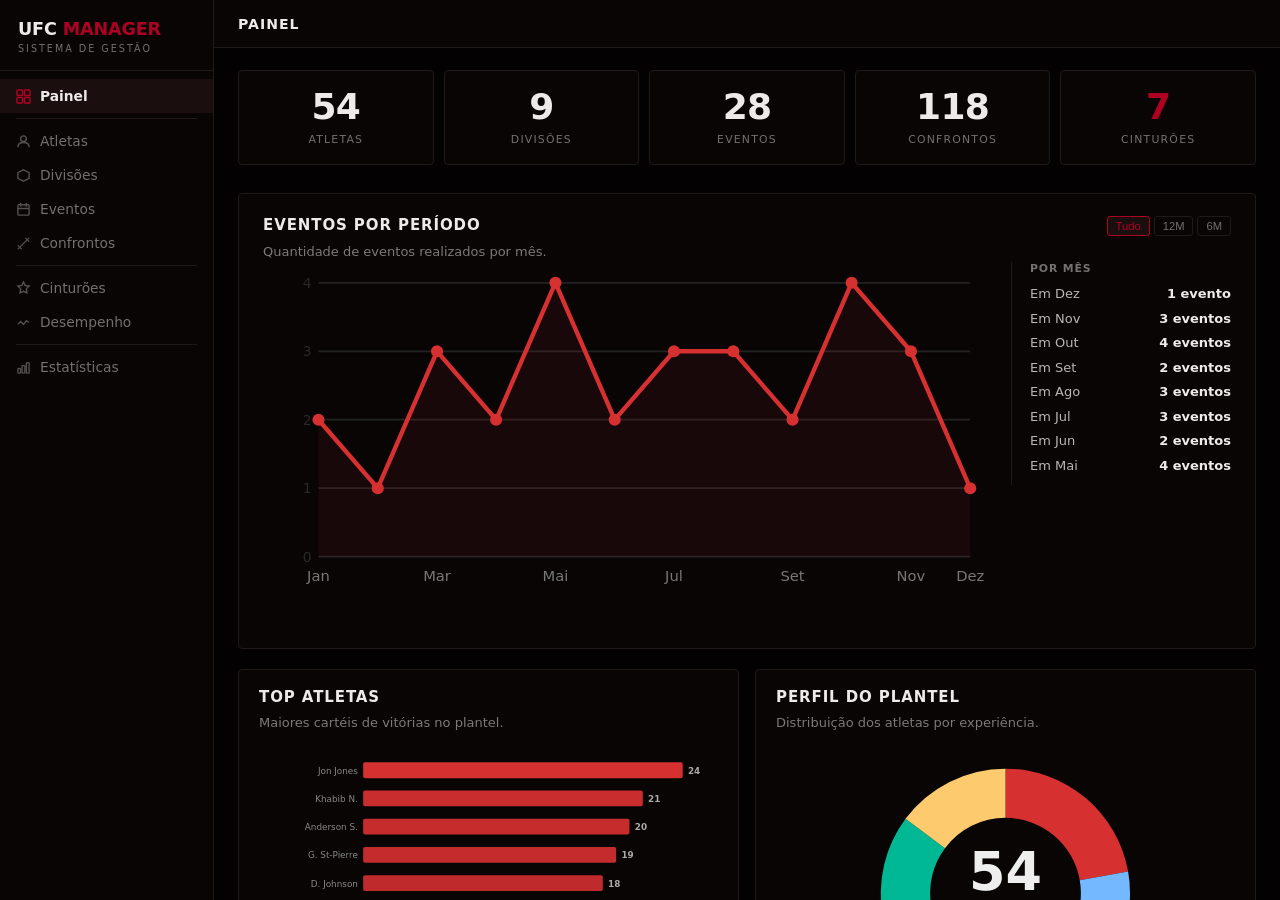
==== commit 4329fb78: "Refactor dashboard layout and enhance chart functionality; add toast notifications and confirmation " ====
--- a/client/index.html
+++ b/client/index.html
@@ -69,12 +69,6 @@
       </svg>
       Estatísticas
     </div>
-    <div class="nav-item" data-section="logs">
-      <svg class="nav-icon" viewBox="0 0 16 16" fill="none" stroke="currentColor" stroke-width="1.5">
-        <circle cx="8" cy="8" r="6"/><path d="M8 5v3l2 2"/>
-      </svg>
-      Histórico
-    </div>
   </nav>
 </aside>
 
@@ -85,10 +79,10 @@
   </div>
 
   <div class="content">
-    <div id="alert-box" class="alert" style="display:none;"></div>
 
     <!-- ── Dashboard ─────────────────────────────── -->
     <section id="section-dashboard" class="section">
+      <!-- 1º — KPIs -->
       <div class="kpi-row">
         <div class="kpi-card">
           <div class="kpi-value" id="kpi-atletas">—</div>
@@ -112,34 +106,12 @@
         </div>
       </div>
 
-      <div class="charts-row-2">
-        <div class="chart-card">
-          <div class="chart-header">
-            <div class="chart-heading">
-              <span class="chart-title">Atletas por Divisão</span>
-              <span class="chart-sub">Distribuição por categoria de peso</span>
-            </div>
-          </div>
-          <p class="chart-desc">Mostra quantos atletas estão cadastrados em cada divisão de peso. A linha tracejada vermelha indica a média (μ) entre as divisões.</p>
-          <div class="chart-body"><div id="chart-bar-div"></div></div>
-        </div>
-        <div class="chart-card">
-          <div class="chart-header">
-            <div class="chart-heading">
-              <span class="chart-title">Perfil do Plantel</span>
-              <span class="chart-sub">Composição por classificação</span>
-            </div>
-          </div>
-          <p class="chart-desc">Proporção de atletas em cada nível de experiência: Elite, Experiente, Promessa e Estreante. O número central é o total de atletas.</p>
-          <div class="chart-body"><div id="chart-donut-class"></div></div>
-        </div>
-      </div>
-
-      <div class="chart-card">
+      <!-- 2º — Gráfico principal -->
+      <div class="chart-card chart-card--hero">
         <div class="chart-header">
           <div class="chart-heading">
-            <span class="chart-title">Eventos por Período</span>
-            <span class="chart-sub">Tendência histórica de cards</span>
+            <h2 class="chart-title">Eventos por Período</h2>
+            <p class="chart-desc">Quantidade de eventos realizados por mês.</p>
           </div>
           <div class="chart-filters">
             <button class="filter-btn active" data-period="all">Tudo</button>
@@ -147,30 +119,42 @@
             <button class="filter-btn" data-period="6m">6M</button>
           </div>
         </div>
-        <p class="chart-desc">Quantidade de eventos (cards) realizados em cada mês. A área sombreada destaca o volume; a linha tracejada mostra a tendência (alta, queda ou estável).</p>
-        <div class="chart-body"><div id="chart-line-eventos"></div></div>
-      </div>
-
+        <div class="chart-body"><div id="chart-line-eventos" class="line-chart-host"></div></div>
+      </div>
+
+      <!-- 3º — Rankings e composição -->
       <div class="charts-row-2">
         <div class="chart-card">
-          <div class="chart-header">
-            <div class="chart-heading">
-              <span class="chart-title">Métodos de Finalização</span>
-              <span class="chart-sub">Como os confrontos terminam</span>
-            </div>
-          </div>
-          <p class="chart-desc">Frequência relativa de cada forma de encerramento de luta (nocaute, finalização, decisão etc.) entre todos os confrontos registrados.</p>
-          <div class="chart-body"><div id="chart-radar-metodos"></div></div>
-        </div>
-        <div class="chart-card">
-          <div class="chart-header">
-            <div class="chart-heading">
-              <span class="chart-title">Top Atletas</span>
-              <span class="chart-sub">Ranking por vitórias no cartel</span>
-            </div>
-          </div>
-          <p class="chart-desc">Os 10 atletas com mais vitórias registradas no cartel (formato V-D-E). Barras mais longas = mais vitórias; a linha tracejada marca a média do grupo.</p>
+          <div class="chart-heading">
+            <h2 class="chart-title">Top Atletas</h2>
+            <p class="chart-desc">Maiores cartéis de vitórias no plantel.</p>
+          </div>
           <div class="chart-body"><div id="chart-hbar-atletas"></div></div>
+        </div>
+        <div class="chart-card">
+          <div class="chart-heading">
+            <h2 class="chart-title">Perfil do Plantel</h2>
+            <p class="chart-desc">Distribuição dos atletas por experiência.</p>
+          </div>
+          <div class="chart-body"><div id="chart-donut-class"></div></div>
+        </div>
+      </div>
+
+      <!-- 4º — Detalhes -->
+      <div class="charts-row-2">
+        <div class="chart-card">
+          <div class="chart-heading">
+            <h2 class="chart-title">Atletas por Divisão</h2>
+            <p class="chart-desc">Quantos atletas existem em cada categoria de peso.</p>
+          </div>
+          <div class="chart-body"><div id="chart-bar-div"></div></div>
+        </div>
+        <div class="chart-card">
+          <div class="chart-heading">
+            <h2 class="chart-title">Métodos de Finalização</h2>
+            <p class="chart-desc">Como os confrontos terminam com mais frequência.</p>
+          </div>
+          <div class="chart-body"><div id="chart-metodos"></div></div>
         </div>
       </div>
     </section>
@@ -251,6 +235,19 @@
   </div>
 </div>
 
+<div id="toast-container" class="toast-container" aria-live="polite" aria-atomic="true"></div>
+
+<div id="confirm-overlay" class="modal-overlay hidden" role="dialog" aria-modal="true" aria-labelledby="confirm-titulo">
+  <div class="modal modal-confirm">
+    <h3 id="confirm-titulo">Confirmar ação</h3>
+    <p id="confirm-mensagem" class="confirm-mensagem"></p>
+    <div class="modal-footer">
+      <button type="button" class="btn btn-ghost" id="confirm-cancelar">Cancelar</button>
+      <button type="button" class="btn btn-primary" id="confirm-ok">Confirmar</button>
+    </div>
+  </div>
+</div>
+
 <div id="modal-overlay" class="modal-overlay hidden" onclick="if(event.target===this)fecharModal()">
   <div class="modal">
     <h3 id="modal-titulo"></h3>
--- a/client/css/style.css
+++ b/client/css/style.css
@@ -159,23 +159,23 @@
   display: grid;
   grid-template-columns: repeat(5, 1fr);
   gap: 10px;
-  margin-bottom: 18px;
+  margin-bottom: 28px;
 }
 
 .kpi-card {
   background: var(--surface);
   border: 1px solid var(--border);
   border-radius: var(--radius);
-  padding: 16px 18px;
+  padding: 18px 16px;
   text-align: center;
 }
 
 .kpi-value {
-  font-size: 2rem;
+  font-size: 2.25rem;
   font-weight: 800;
   color: var(--text);
   line-height: 1;
-  margin-bottom: 6px;
+  margin-bottom: 8px;
   letter-spacing: -0.02em;
   font-variant-numeric: tabular-nums;
 }
@@ -192,8 +192,8 @@
 .charts-row-2 {
   display: grid;
   grid-template-columns: repeat(2, minmax(0, 1fr));
-  gap: 14px;
-  margin-bottom: 14px;
+  gap: 16px;
+  margin-bottom: 16px;
 }
 
 @media (max-width: 960px) {
@@ -209,62 +209,69 @@
   background: var(--surface);
   border: 1px solid var(--border);
   border-radius: var(--radius);
-  padding: 16px 18px;
-  margin-bottom: 14px;
+  padding: 18px 20px;
+  margin-bottom: 16px;
   min-width: 0;
   overflow: visible;
 }
 
+.chart-card--hero {
+  padding: 22px 24px;
+  margin-bottom: 20px;
+}
+
+.chart-card--hero .chart-body {
+  min-height: 180px;
+}
+
 .charts-row-2 .chart-card { margin-bottom: 0; }
 
 .chart-header {
   display: flex;
   align-items: flex-start;
   justify-content: space-between;
-  gap: 12px;
-  margin-bottom: 8px;
+  gap: 16px;
   flex-wrap: wrap;
 }
 
 .chart-heading {
   display: flex;
   flex-direction: column;
-  gap: 2px;
+  gap: 0;
   min-width: 0;
-}
+  margin-bottom: 16px;
+}
+
+.chart-card--hero .chart-heading { margin-bottom: 0; }
 
 .chart-title {
-  font-size: 0.76rem;
-  font-weight: 700;
-  text-transform: uppercase;
-  letter-spacing: 0.8px;
-  color: var(--text);
-}
-
-.chart-sub {
-  font-size: 0.7rem;
-  color: var(--muted);
+  font-size: 0.9375rem;
+  font-weight: 800;
+  text-transform: uppercase;
+  letter-spacing: 0.06em;
+  color: var(--text);
+  line-height: 1.25;
+  margin: 0;
 }
 
 .chart-desc {
-  font-size: 0.72rem;
-  line-height: 1.45;
-  color: var(--text-2);
-  margin-bottom: 10px;
-  padding-bottom: 10px;
-  border-bottom: 1px solid var(--border);
-}
+  font-size: 0.8125rem;
+  line-height: 1.65;
+  color: oklch(58% 0.006 15);
+  margin: 5px 0 0;
+  max-width: 48ch;
+}
+
+.chart-card--hero .chart-desc { margin-top: 6px; }
 
 .chart-body {
   overflow-x: auto;
   overflow-y: visible;
-  padding: 4px 2px 2px;
+  padding: 0;
   -webkit-overflow-scrolling: touch;
 }
 
-.chart-body > div {
-  min-width: 0;
-}
+.chart-body > div { min-width: 0; }
 
 .chart-body svg {
   display: block;
@@ -273,17 +280,11 @@
   overflow: visible;
 }
 
-.chart-axis-label {
-  font-size: 0.65rem;
-  fill: var(--muted);
-  text-transform: uppercase;
-  letter-spacing: 0.4px;
-}
-
 .chart-filters {
   display: flex;
   gap: 4px;
   flex-shrink: 0;
+  align-self: flex-start;
 }
 
 .filter-btn {
@@ -305,60 +306,153 @@
   background: var(--red-bg);
 }
 
+/* Donut */
 .donut-wrap {
   display: flex;
   flex-direction: column;
   align-items: center;
+  gap: 16px;
+}
+
+.donut-legend {
+  display: flex;
+  flex-direction: column;
+  gap: 7px;
+  width: 100%;
+  max-width: 300px;
+}
+
+.donut-legend-item {
+  display: flex;
+  align-items: baseline;
+  gap: 8px;
+  font-size: 0.8125rem;
+  color: oklch(72% 0.006 15);
+  line-height: 1.4;
+}
+
+.donut-legend-swatch {
+  width: 8px;
+  height: 8px;
+  border-radius: 50%;
+  flex-shrink: 0;
+  margin-top: 3px;
+}
+
+.donut-legend-text strong {
+  font-weight: 600;
+  color: var(--text-2);
+}
+
+/* Progress bars (métodos) */
+.seg-list {
+  display: flex;
+  flex-direction: column;
+  gap: 11px;
+  padding: 4px 0;
+}
+
+.seg-row {
+  display: grid;
+  grid-template-columns: minmax(88px, 32%) 1fr auto;
   gap: 12px;
-}
-
-.donut-legend {
-  display: flex;
-  flex-wrap: wrap;
-  gap: 8px 16px;
-  justify-content: center;
-  width: 100%;
-}
-
-.donut-legend-item {
-  display: flex;
   align-items: center;
-  gap: 6px;
-  font-size: 0.72rem;
+}
+
+.seg-label {
+  font-size: 0.8125rem;
   color: var(--text-2);
-}
-
-.donut-legend-swatch {
-  width: 9px;
-  height: 9px;
-  border-radius: 2px;
-  flex-shrink: 0;
-}
-
-.donut-legend-meta {
-  color: var(--muted);
+  line-height: 1.3;
+}
+
+.seg-value {
+  font-size: 0.8125rem;
+  font-weight: 600;
+  color: var(--text);
+  font-variant-numeric: tabular-nums;
+  white-space: nowrap;
+}
+
+.seg-value span {
+  font-weight: 400;
+  color: var(--muted);
+  font-size: 0.75rem;
+}
+
+.seg-track {
+  height: 11px;
+  background: var(--surface-2);
+  border-radius: 5px;
+  overflow: hidden;
+}
+
+.seg-fill {
+  height: 100%;
+  border-radius: 5px;
+  min-width: 3px;
+}
+
+/* Line chart + resumo lateral */
+.line-chart-layout {
+  display: grid;
+  grid-template-columns: 1fr minmax(160px, 220px);
+  gap: 20px;
+  align-items: start;
+}
+
+.line-chart-graph { min-width: 0; }
+
+.line-chart-aside {
+  border-left: 1px solid var(--border);
+  padding-left: 18px;
+}
+
+.line-aside-heading {
   font-size: 0.68rem;
-}
-
-.chart-stats {
-  display: flex;
-  gap: 14px;
-  padding: 7px 0 2px;
-  border-top: 1px solid var(--border);
-  margin-top: 6px;
-  flex-wrap: wrap;
-}
-
-.chart-stats span { font-size: 0.75rem; color: var(--muted); }
-
-.si {
-  color: var(--red);
   font-weight: 700;
-  font-style: normal;
-  margin-right: 3px;
-}
-
-.stat-trend { color: var(--muted); }
+  text-transform: uppercase;
+  letter-spacing: 0.08em;
+  color: var(--muted);
+  margin-bottom: 10px;
+}
+
+.line-aside-list {
+  display: flex;
+  flex-direction: column;
+  gap: 7px;
+  max-height: 200px;
+  overflow-y: auto;
+}
+
+.line-aside-row {
+  display: flex;
+  justify-content: space-between;
+  align-items: baseline;
+  gap: 10px;
+  font-size: 0.8125rem;
+  line-height: 1.35;
+}
+
+.line-aside-period {
+  color: var(--text-2);
+}
+
+.line-aside-val {
+  color: var(--text);
+  font-weight: 600;
+  font-variant-numeric: tabular-nums;
+  white-space: nowrap;
+}
+
+@media (max-width: 720px) {
+  .line-chart-layout { grid-template-columns: 1fr; }
+  .line-chart-aside {
+    border-left: none;
+    border-top: 1px solid var(--border);
+    padding-left: 0;
+    padding-top: 14px;
+  }
+}
 
 .no-data {
   text-align: center;
@@ -479,6 +573,7 @@
   justify-content: center;
   z-index: 100;
 }
+#confirm-overlay { z-index: 110; }
 .modal-overlay.hidden { display: none; }
 .modal {
   background: var(--surface);
@@ -532,7 +627,87 @@
   border-top: 1px solid var(--border);
 }
 
-/* ── States ── */
+/* ── Toasts ── */
+.toast-container {
+  position: fixed;
+  top: 16px;
+  right: 16px;
+  z-index: 200;
+  display: flex;
+  flex-direction: column;
+  gap: 8px;
+  max-width: min(380px, calc(100vw - 32px));
+  pointer-events: none;
+}
+
+.toast {
+  display: flex;
+  align-items: flex-start;
+  gap: 10px;
+  padding: 11px 12px;
+  border-radius: var(--radius);
+  font-size: 0.8125rem;
+  line-height: 1.45;
+  border: 1px solid transparent;
+  box-shadow: 0 8px 24px oklch(0% 0 0 / 0.35);
+  pointer-events: auto;
+  animation: toast-in 0.22s ease-out;
+}
+
+@keyframes toast-in {
+  from { opacity: 0; transform: translateY(-8px); }
+  to   { opacity: 1; transform: translateY(0); }
+}
+
+.toast-icon {
+  flex-shrink: 0;
+  width: 18px;
+  height: 18px;
+  margin-top: 1px;
+}
+
+.toast-body { flex: 1; min-width: 0; }
+
+.toast-close {
+  flex-shrink: 0;
+  background: none;
+  border: none;
+  color: inherit;
+  opacity: 0.65;
+  cursor: pointer;
+  font-size: 1rem;
+  line-height: 1;
+  padding: 0 2px;
+}
+.toast-close:hover { opacity: 1; }
+
+.toast-error {
+  background: oklch(18% 0.06 22);
+  border-color: var(--red);
+  color: oklch(78% 0.12 22);
+}
+.toast-success {
+  background: oklch(18% 0.06 145);
+  border-color: oklch(50% 0.14 145);
+  color: oklch(78% 0.12 145);
+}
+.toast-info {
+  background: oklch(18% 0.06 240);
+  border-color: oklch(50% 0.12 240);
+  color: oklch(78% 0.10 240);
+}
+
+/* ── Confirm dialog ── */
+.modal-confirm { max-width: 420px; }
+.confirm-mensagem {
+  color: var(--text-2);
+  font-size: 0.875rem;
+  line-height: 1.55;
+  margin-bottom: 4px;
+}
+.modal-confirm .modal-footer .btn-danger { background: var(--red); color: #fff; border: none; }
+
+/* ── Inline alerts (tabelas/consultas) ── */
 .alert {
   padding: 9px 12px;
   border-radius: var(--radius);
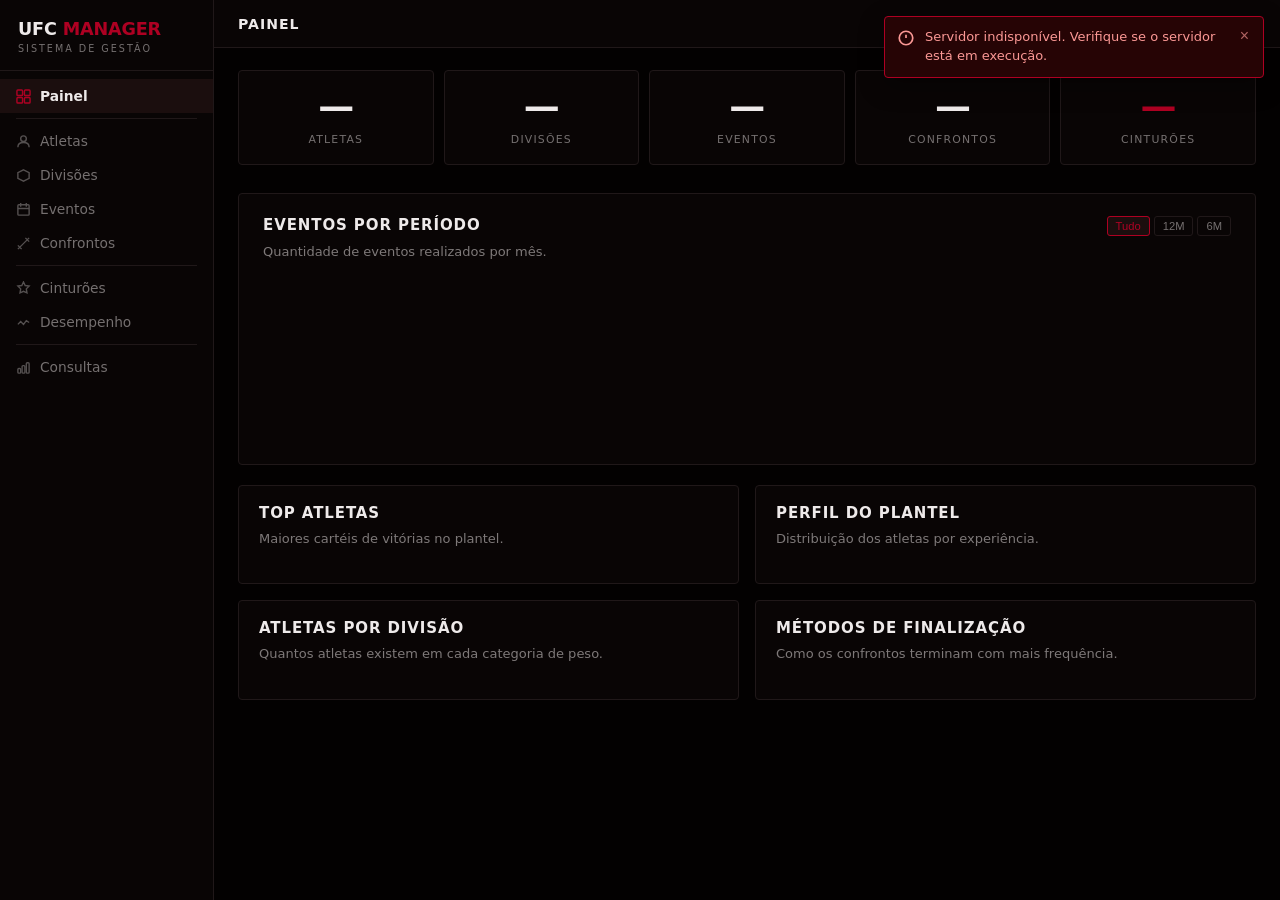
==== commit 4d41f5c2: "Refactor API and database interactions for consultas; implement new filtering options for lutadores " ====
--- a/client/index.html
+++ b/client/index.html
@@ -67,7 +67,7 @@
         <rect x="6.5" y="6" width="3" height="8" rx="1"/>
         <rect x="11" y="3" width="3" height="11" rx="1"/>
       </svg>
-      Estatísticas
+      Consultas
     </div>
   </nav>
 </aside>
@@ -75,14 +75,11 @@
 <div class="main">
   <div class="topbar">
     <span id="topbar-title" class="topbar-title">Painel</span>
-    <span class="topbar-time" id="topbar-time"></span>
   </div>
 
   <div class="content">
 
-    <!-- ── Dashboard ─────────────────────────────── -->
     <section id="section-dashboard" class="section">
-      <!-- 1º — KPIs -->
       <div class="kpi-row">
         <div class="kpi-card">
           <div class="kpi-value" id="kpi-atletas">—</div>
@@ -106,7 +103,6 @@
         </div>
       </div>
 
-      <!-- 2º — Gráfico principal -->
       <div class="chart-card chart-card--hero">
         <div class="chart-header">
           <div class="chart-heading">
@@ -122,7 +118,6 @@
         <div class="chart-body"><div id="chart-line-eventos" class="line-chart-host"></div></div>
       </div>
 
-      <!-- 3º — Rankings e composição -->
       <div class="charts-row-2">
         <div class="chart-card">
           <div class="chart-heading">
@@ -140,7 +135,6 @@
         </div>
       </div>
 
-      <!-- 4º — Detalhes -->
       <div class="charts-row-2">
         <div class="chart-card">
           <div class="chart-heading">
@@ -157,9 +151,9 @@
           <div class="chart-body"><div id="chart-metodos"></div></div>
         </div>
       </div>
-    </section>
-
-    <!-- ── Atletas ────────────────────────────────── -->
+
+    </section>
+
     <section id="section-lutadores" class="section">
       <div class="section-header">
         <button class="btn btn-primary" onclick="abrirModalLutador()">+ Novo Atleta</button>
@@ -173,7 +167,6 @@
       <div id="tabela-lutadores"></div>
     </section>
 
-    <!-- ── Divisões ───────────────────────────────── -->
     <section id="section-divisoes" class="section">
       <div class="section-header">
         <button class="btn btn-primary" onclick="abrirModalDivisao()">+ Nova Divisão</button>
@@ -181,7 +174,6 @@
       <div id="tabela-divisoes"></div>
     </section>
 
-    <!-- ── Eventos ───────────────────────────────── -->
     <section id="section-cards" class="section">
       <div class="section-header">
         <button class="btn btn-primary" onclick="abrirModalCard()">+ Novo Evento</button>
@@ -189,7 +181,6 @@
       <div id="tabela-cards"></div>
     </section>
 
-    <!-- ── Confrontos ────────────────────────────── -->
     <section id="section-lutas" class="section">
       <div class="section-header">
         <button class="btn btn-primary" onclick="abrirModalLuta()">+ Novo Confronto</button>
@@ -203,7 +194,6 @@
       <div id="tabela-lutas"></div>
     </section>
 
-    <!-- ── Cinturões ─────────────────────────────── -->
     <section id="section-campeoes" class="section">
       <div class="section-header">
         <button class="btn btn-ghost" onclick="carregarCampeoes()">↺ Atualizar</button>
@@ -211,7 +201,6 @@
       <div id="tabela-campeoes"></div>
     </section>
 
-    <!-- ── Desempenho ────────────────────────────── -->
     <section id="section-atividade" class="section">
       <div class="section-header">
         <button class="btn btn-ghost" onclick="carregarAtividade()">↺ Atualizar</button>
@@ -219,7 +208,6 @@
       <div id="tabela-atividade"></div>
     </section>
 
-    <!-- ── Estatísticas ──────────────────────────── -->
     <section id="section-consultas" class="section">
       <div class="tabs">
         <button class="tab-btn active" data-consulta="lutadores-por-divisao"
@@ -229,6 +217,18 @@
         <button class="tab-btn" data-consulta="lutadores-acima-media"
           onclick="showConsulta('lutadores-acima-media')">Acima da Média</button>
       </div>
+      <div id="filtros-consulta-peso" class="filters">
+        <label>Peso mínimo (kg):</label>
+        <input id="filtro-peso-min" type="number" step="0.1" value="70">
+        <label>Mínimo de atletas:</label>
+        <input id="filtro-min-atletas" type="number" min="1" value="3">
+      </div>
+      <div id="filtros-consulta-divisao" class="filters hidden">
+        <label>Filtrar por divisão:</label>
+        <select id="filtro-consulta-divisao">
+          <option value="">Todas as divisões</option>
+        </select>
+      </div>
       <div id="consulta-resultado"></div>
     </section>
 
--- a/client/css/style.css
+++ b/client/css/style.css
@@ -25,7 +25,7 @@
   font-size: 14px;
 }
 
-/* ── Sidebar ── */
+
 .sidebar {
   width: 214px;
   min-width: 214px;
@@ -104,7 +104,7 @@
 .nav-item:hover .nav-icon,
 .nav-item.active .nav-icon { opacity: 1; }
 
-/* ── Main ── */
+
 .main {
   flex: 1;
   display: flex;
@@ -136,7 +136,7 @@
   padding: 22px 24px;
 }
 
-/* ── Sections ── */
+
 .section { display: none; }
 .section.active { display: block; }
 
@@ -154,7 +154,7 @@
   letter-spacing: 0.6px;
 }
 
-/* ── Dashboard ── */
+
 .kpi-row {
   display: grid;
   grid-template-columns: repeat(5, 1fr);
@@ -188,6 +188,61 @@
 }
 
 .kpi-accent .kpi-value { color: var(--red); }
+
+.hidden { display: none !important; }
+
+.view-summary {
+  display: inline-flex;
+  flex-direction: column;
+  align-items: center;
+  justify-content: center;
+  background: var(--surface-2);
+  border: 1px solid var(--border);
+  border-radius: var(--radius);
+  padding: 16px 24px;
+  margin-bottom: 16px;
+}
+
+.view-summary-value {
+  font-size: 2rem;
+  font-weight: 800;
+  color: var(--red);
+  line-height: 1;
+}
+
+.view-summary-label {
+  margin-top: 6px;
+  font-size: 0.72rem;
+  text-transform: uppercase;
+  letter-spacing: 1px;
+  color: var(--muted);
+}
+
+.section-info {
+  background: var(--red-bg);
+  border: 1px solid oklch(47% 0.08 22 / 0.35);
+  border-radius: var(--radius);
+  padding: 12px 14px;
+  margin-bottom: 14px;
+  color: var(--text-2);
+  font-size: 0.85rem;
+  line-height: 1.5;
+}
+
+.consulta-chart {
+  margin-bottom: 16px;
+  min-height: 220px;
+}
+
+.filters input[type="number"] {
+  width: 88px;
+  padding: 6px 8px;
+  background: var(--surface-2);
+  border: 1px solid var(--border);
+  border-radius: var(--radius);
+  color: var(--text);
+  font-size: 0.85rem;
+}
 
 .charts-row-2 {
   display: grid;
@@ -306,7 +361,7 @@
   background: var(--red-bg);
 }
 
-/* Donut */
+
 .donut-wrap {
   display: flex;
   flex-direction: column;
@@ -344,7 +399,7 @@
   color: var(--text-2);
 }
 
-/* Progress bars (métodos) */
+
 .seg-list {
   display: flex;
   flex-direction: column;
@@ -392,7 +447,7 @@
   min-width: 3px;
 }
 
-/* Line chart + resumo lateral */
+
 .line-chart-layout {
   display: grid;
   grid-template-columns: 1fr minmax(160px, 220px);
@@ -467,7 +522,7 @@
 }
 .c-bar:hover, .c-slice:hover { filter: brightness(1.3); }
 
-/* ── Buttons ── */
+
 .btn {
   padding: 7px 16px;
   border: none;
@@ -484,7 +539,7 @@
 .btn-ghost   { background: transparent; color: var(--text-2); border: 1px solid var(--border); }
 .btn-sm      { padding: 4px 10px; font-size: 0.76rem; }
 
-/* ── Filters ── */
+
 .filters {
   display: flex;
   gap: 10px;
@@ -503,7 +558,7 @@
   font-size: 0.8rem;
 }
 
-/* ── Table ── */
+
 .table-wrap {
   overflow-x: auto;
   border-radius: var(--radius);
@@ -541,7 +596,7 @@
 
 .actions { display: flex; gap: 5px; }
 
-/* ── Tabs ── */
+
 .tabs {
   display: flex;
   gap: 2px;
@@ -563,7 +618,7 @@
 .tab-btn:hover { color: var(--text-2); }
 .tab-btn.active { color: var(--red); border-bottom-color: var(--red); font-weight: 600; }
 
-/* ── Modal ── */
+
 .modal-overlay {
   position: fixed;
   inset: 0;
@@ -627,7 +682,7 @@
   border-top: 1px solid var(--border);
 }
 
-/* ── Toasts ── */
+
 .toast-container {
   position: fixed;
   top: 16px;
@@ -697,7 +752,7 @@
   color: oklch(78% 0.10 240);
 }
 
-/* ── Confirm dialog ── */
+
 .modal-confirm { max-width: 420px; }
 .confirm-mensagem {
   color: var(--text-2);
@@ -707,7 +762,7 @@
 }
 .modal-confirm .modal-footer .btn-danger { background: var(--red); color: #fff; border: none; }
 
-/* ── Inline alerts (tabelas/consultas) ── */
+
 .alert {
   padding: 9px 12px;
   border-radius: var(--radius);
@@ -720,7 +775,7 @@
 .empty-state { text-align: center; padding: 52px 20px; color: var(--muted); }
 .empty-state .icon { font-size: 2rem; margin-bottom: 10px; }
 
-/* ── Scrollbar ── */
+
 ::-webkit-scrollbar { width: 5px; height: 5px; }
 ::-webkit-scrollbar-track { background: transparent; }
 ::-webkit-scrollbar-thumb { background: var(--border); border-radius: 3px; }
